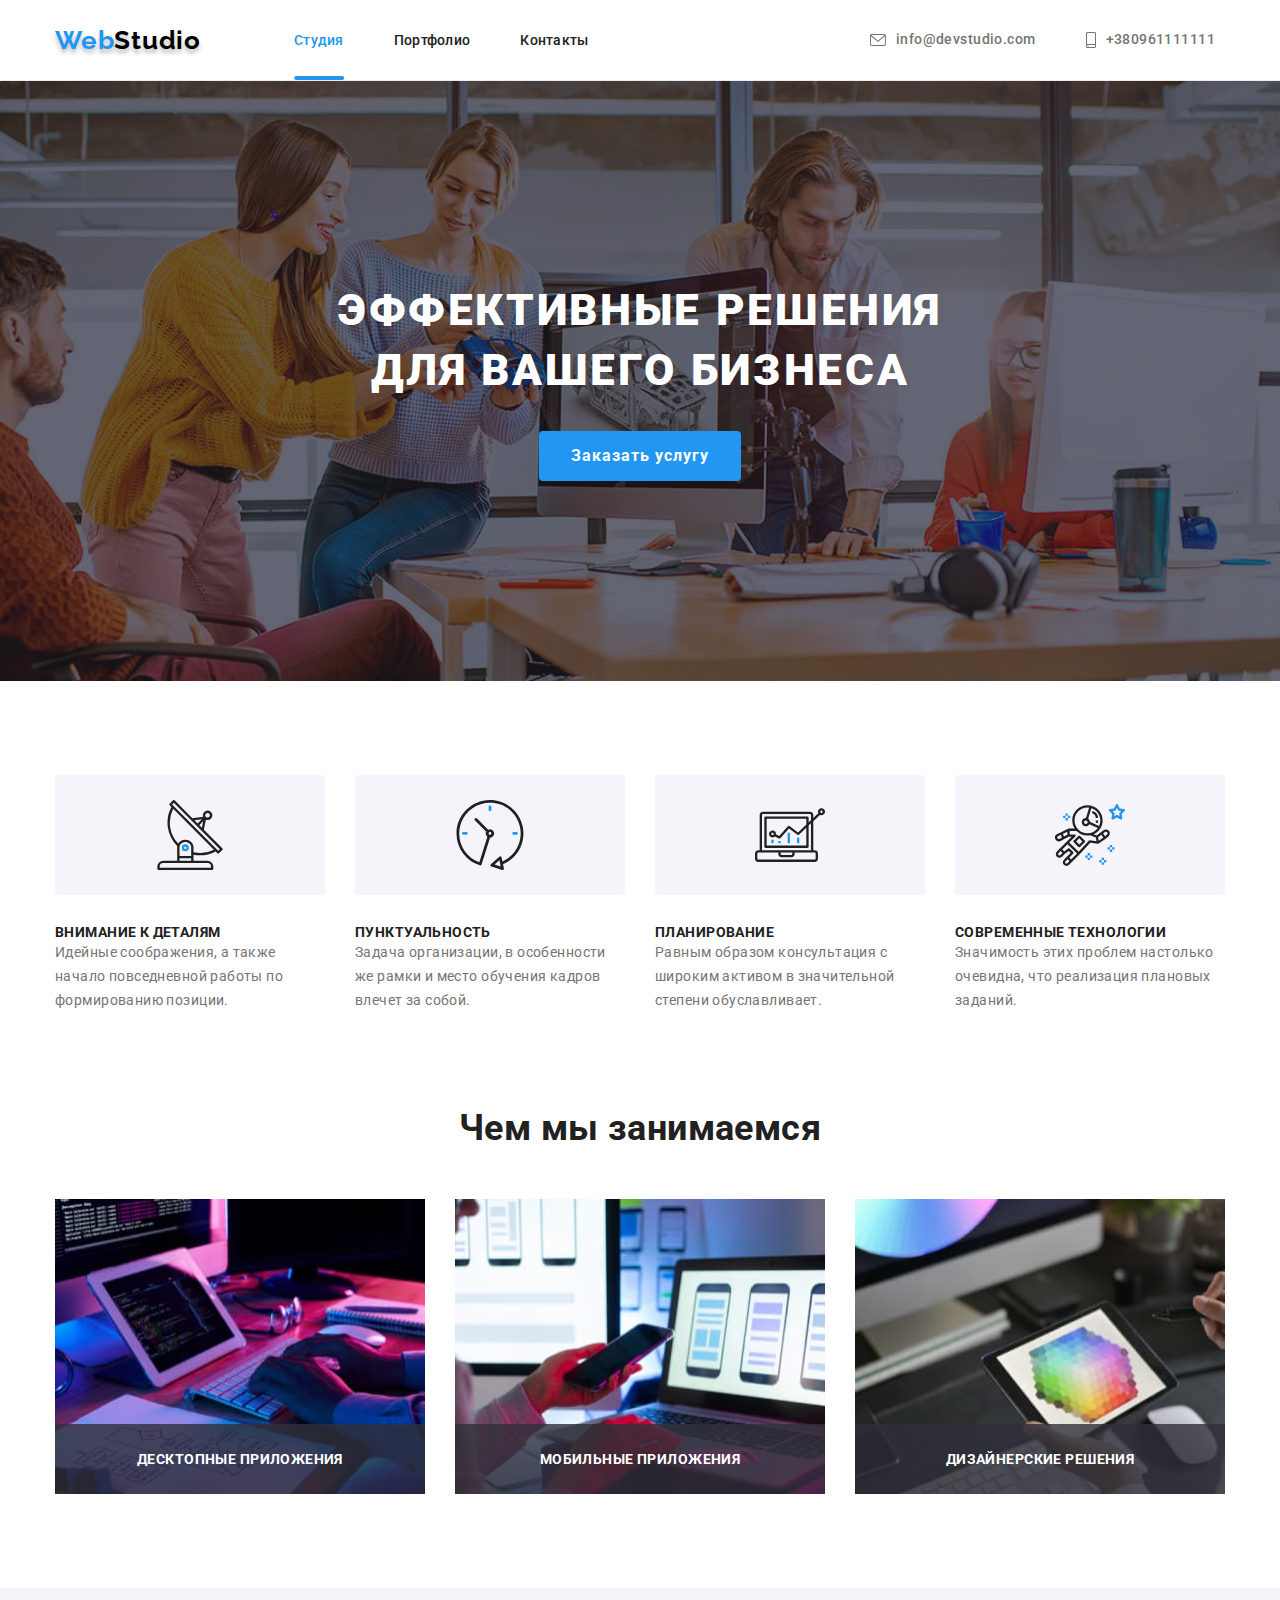
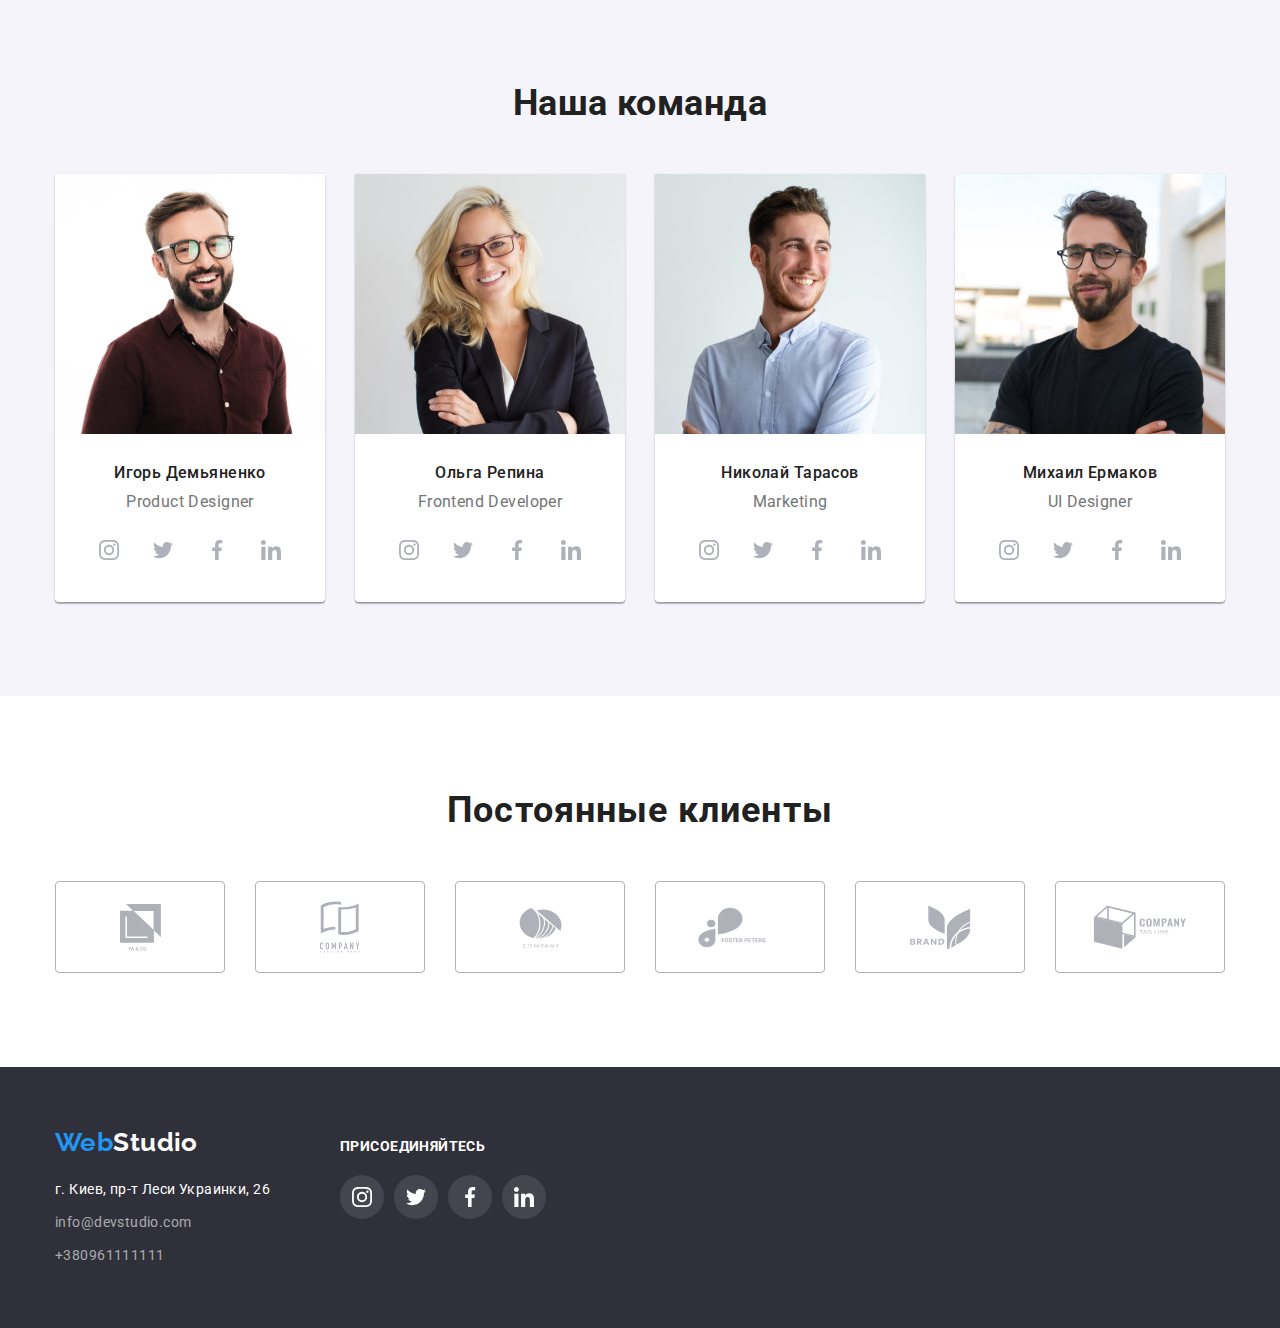
==== index.html @ cac98e42 "Initial commit" ====
<!DOCTYPE html>
<html lang="ru">
  <head>
    <meta charset="UTF-8" />
    <meta http-equiv="X-UA-Compatible" content="IE=edge" />
    <meta name="viewport" content="width=device-width, initial-scale=1.0" />
    <title>ДЗ3</title>
    <link rel="preconnect" href="https://fonts.googleapis.com" />
    <link rel="preconnect" href="https://fonts.gstatic.com" crossorigin />
    <link
      href="https://fonts.googleapis.com/css2?family=Raleway:wght@700&family=Roboto:wght@400;500;700;900&display=swap"
      rel="stylesheet"
    />
    <link
      rel="stylesheet"
      href="https://cdn.jsdelivr.net/npm/modern-normalize@1.1.0/modern-normalize.min.css"
    />
    <link rel="stylesheet" href="./css/styles.css" />
  </head>
  <body>
    <!-- HEADER -->
    <header class="header">
      <div class="container page-header-container">
        <nav class="main-nav">
          <a href="./index.html" lang="en" class="logotype link"> Web<span>Studio</span> </a>
          <ul class="menu list">
            <li class="menu-item">
              <a class="menu-link link current" href="./index.html">Студия</a>
            </li>
            <li class="menu-item">
              <a class="menu-link link" href="./portfolio.html">Портфолио</a>
            </li>
            <li class="menu-item">
              <a class="menu-link link" href="">Контакты</a>
            </li>
          </ul>
        </nav>
        <ul class="contacts-list">
          <li class="contacts-item list">
            <a class="contacts-link link" href="mailto:info@devstudio.com">
              <svg class="envelope-icon" width="16" height="12">
                <use href="./images/sprite.svg.svg#icon-envelope"></use>
              </svg>
              info@devstudio.com</a
            >
          </li>
          <li class="contacts-item list">
            <a class="contacts-link link" href="tel:+380961111111">
              <svg class="smartphone-icon" width="10" height="16">
                <use href=".//images/sprite.svg.svg#icon-smartphone"></use>
              </svg>
              +380961111111</a
            >
          </li>
        </ul>
      </div>
    </header>

    <!-- MAIN -->
    <main>
      <!--HERO-->
      <section class="hero section">
        <div class="container">
          <h1 class="hero-title">ЭФФЕКТИВНЫЕ РЕШЕНИЯ ДЛЯ ВАШЕГО БИЗНЕСА</h1>
          <button class="model-btn" type="button" data-modal-open>Заказать услугу</button>
        </div>
      </section>

      <!--  advantages -->
      <section class="advantages section">
        <div class="container">
          <h2 class="advantages-main-title">Преимущества компании</h2>

          <ul class="advantages-list">
            <li class="advantages-item list">
              <!-- підкл SVG -->
              <div class="advantages-svg">
                <svg class="icon-section" width="70" height="70">
                  <use href="./images/sprite.svg.svg#icon-antenna"></use>
                </svg>
              </div>
              <h3 class="advantages-title">Внимание к деталям</h3>
              <p class="advantages-text">
                Идейные соображения, а также начало повседневной работы по формированию позиции.
              </p>
            </li>

            <li class="advantages-item list">
              <div class="advantages-svg">
                <svg class="icon-section" width="70" height="70">
                  <use href="./images/sprite.svg.svg#icon-clock"></use>
                </svg>
              </div>
              <h3 class="advantages-title">Пунктуальность</h3>
              <p class="advantages-text">
                Задача организации, в особенности же рамки и место обучения кадров влечет за собой.
              </p>
            </li>

            <li class="advantages-item list">
              <div class="advantages-svg">
                <svg class="icon-section" width="70" height="70">
                  <use href="./images/sprite.svg.svg#icon-diagram"></use>
                </svg>
              </div>
              <h3 class="advantages-title">Планирование</h3>
              <p class="advantages-text">
                Равным образом консультация с широким активом в значительной степени обуславливает.
              </p>
            </li>

            <li class="advantages-item list">
              <div class="advantages-svg">
                <svg class="icon-section" width="70" height="70">
                  <use href="./images/sprite.svg.svg#icon-astronaut"></use>
                </svg>
              </div>
              <h3 class="advantages-title">Современные технологии</h3>
              <p class="advantages-text">
                Значимость этих проблем настолько очевидна, что реализация плановых заданий.
              </p>
            </li>
          </ul>
        </div>
      </section>

      <!-- ABOUT -->
      <section class="about section">
        <div class="container">
          <h2 class="section-title-about">Чем мы занимаемся</h2>
          <ul class="about-list">
            <li class="about-item list">
              <div class="overlay-about">
                <img
                  src="./images/img2.jpg"
                  alt="разработка новых приложений"
                  width="370"
                  height="295"
                />
                <p class="about-ovarlay-text">Десктопные приложения</p>
              </div>
            </li>

            <li class="about-item list">
              <div class="overlay-about">
                <img src="./images/img3.jpg" alt="оформление" width="370" height="295" />
                <p class="about-ovarlay-text">Мобильные приложения</p>
              </div>
            </li>
            <li class="about-item list">
              <div class="overlay-about">
                <img src="./images/img1.jpg" alt="дизайн" width="370" height="295" />
                <p class="about-ovarlay-text">Дизайнерские решения</p>
              </div>
            </li>
          </ul>
        </div>
      </section>

      <!-- EMPLOYEES -->
      <section class="employees section">
        <div class="container">
          <h2 class="section-title">Наша команда</h2>
          <ul class="employees-list">
            <li class="employees-item list border">
              <img src="./images/team1.jpg" alt="Сотрудник компании" width="270" height="260" />
              <h3 class="employees-secondary-title">Игорь Демьяненко</h3>
              <p class="employees-text" lang="en">Product Designer</p>
              <ul class="social-list list">
                <li class="social-item">
                  <a href="" class="social-link">
                    <svg class="social-icon" width="20" height="20">
                      <use href="./images/sprite.svg.svg#icon-instagram"></use>
                    </svg>
                  </a>
                </li>
                <li class="social-item">
                  <a href="" class="social-link">
                    <svg class="social-icon" width="20" height="20">
                      <use href="./images/sprite.svg.svg#icon-twitter"></use>
                    </svg>
                  </a>
                </li>
                <li class="social-item">
                  <a href="" class="social-link">
                    <svg class="social-icon" width="20" height="20">
                      <use href="./images/sprite.svg.svg#icon-facebook"></use>
                    </svg>
                  </a>
                </li>
                <li class="social-item">
                  <a href="" class="social-link">
                    <svg class="social-icon" width="20" height="20">
                      <use href="./images/sprite.svg.svg#icon-linkedin"></use>
                    </svg>
                  </a>
                </li>
              </ul>
            </li>
            <li class="employees-item list border">
              <img src="./images/team2.jpg" alt="Сотрудник компании" width="270" height="260" />
              <h3 class="employees-secondary-title">Ольга Репина</h3>
              <p class="employees-text" lang="en">Frontend Developer</p>
              <ul class="social-list list">
                <li class="social-item">
                  <a href="" class="social-link">
                    <svg class="social-icon" width="20" height="20">
                      <use href="./images/sprite.svg.svg#icon-instagram"></use>
                    </svg>
                  </a>
                </li>
                <li class="social-item">
                  <a href="" class="social-link">
                    <svg class="social-icon" width="20" height="20">
                      <use href="./images/sprite.svg.svg#icon-twitter"></use>
                    </svg>
                  </a>
                </li>
                <li class="social-item">
                  <a href="" class="social-link">
                    <svg class="social-icon" width="20" height="20">
                      <use href="./images/sprite.svg.svg#icon-facebook"></use>
                    </svg>
                  </a>
                </li>
                <li class="social-item">
                  <a href="" class="social-link">
                    <svg class="social-icon" width="20" height="20">
                      <use href="./images/sprite.svg.svg#icon-linkedin"></use>
                    </svg>
                  </a>
                </li>
              </ul>
            </li>
            <li class="employees-item list border">
              <img src="./images/team3.jpg" alt="Сотрудник компании" width="270" height="260" />
              <h3 class="employees-secondary-title">Николай Тарасов</h3>
              <p class="employees-text" lang="en">Marketing</p>
              <ul class="social-list list">
                <li class="social-item">
                  <a href="" class="social-link">
                    <svg class="social-icon" width="20" height="20">
                      <use href="./images/sprite.svg.svg#icon-instagram"></use>
                    </svg>
                  </a>
                </li>
                <li class="social-item">
                  <a href="" class="social-link">
                    <svg class="social-icon" width="20" height="20">
                      <use href="./images/sprite.svg.svg#icon-twitter"></use>
                    </svg>
                  </a>
                </li>
                <li class="social-item">
                  <a href="" class="social-link">
                    <svg class="social-icon" width="20" height="20">
                      <use href="./images/sprite.svg.svg#icon-facebook"></use>
                    </svg>
                  </a>
                </li>
                <li class="social-item">
                  <a href="" class="social-link">
                    <svg class="social-icon" width="20" height="20">
                      <use href="./images/sprite.svg.svg#icon-linkedin"></use>
                    </svg>
                  </a>
                </li>
              </ul>
            </li>
            <li class="employees-item list border">
              <img src="./images/team4.jpg" alt="Сотрудник компании" width="270" height="260" />
              <h3 class="employees-secondary-title">Михаил Ермаков</h3>
              <p class="employees-text" lang="en">UI Designer</p>
              <ul class="social-list list">
                <li class="social-item">
                  <a href="" class="social-link">
                    <svg class="social-icon" width="20" height="20">
                      <use href="./images/sprite.svg.svg#icon-instagram"></use>
                    </svg>
                  </a>
                </li>
                <li class="social-item">
                  <a href="" class="social-link">
                    <svg class="social-icon" width="20" height="20">
                      <use href="./images/sprite.svg.svg#icon-twitter"></use>
                    </svg>
                  </a>
                </li>
                <li class="social-item">
                  <a href="" class="social-link">
                    <svg class="social-icon" width="20" height="20">
                      <use href="./images/sprite.svg.svg#icon-facebook"></use>
                    </svg>
                  </a>
                </li>
                <li class="social-item">
                  <a href="" class="social-link">
                    <svg class="social-icon" width="20" height="20">
                      <use href="./images/sprite.svg.svg#icon-linkedin"></use>
                    </svg>
                  </a>
                </li>
              </ul>
            </li>
          </ul>
        </div>
      </section>

      <!-- customers -->
      <section class="customers section">
        <div class="container">
          <h2 class="customers-title">Постоянные клиенты</h2>
          <ul class="customers-list list">
            <li class="customers-item">
              <a href="" class="customers-link">
                <svg class="customers-icon" width="41" height="47">
                  <use href="./images/sprite.svg.svg#icon-group"></use>
                </svg>
              </a>
            </li>
            <li class="customers-item">
              <a href="" class="customers-link">
                <svg class="customers-icon" width="40" height="52">
                  <use href="./images/sprite.svg.svg#icon-group-1"></use>
                </svg>
              </a>
            </li>
            <li class="customers-item">
              <a href="" class="customers-link">
                <svg class="customers-icon" width="43" height="41">
                  <use href="./images/sprite.svg.svg#icon-group-2"></use>
                </svg>
              </a>
            </li>
            <li class="customers-item">
              <a href="" class="customers-link">
                <svg class="customers-icon" width="84" height="41">
                  <use href="./images/sprite.svg.svg#icon-group-3"></use>
                </svg>
              </a>
            </li>
            <li class="customers-item">
              <a href="" class="customers-link">
                <svg class="customers-icon" width="63" height="45">
                  <use href="./images/sprite.svg.svg#icon-group-4"></use>
                </svg>
              </a>
            </li>
            <li class="customers-item">
              <a href="" class="customers-link">
                <svg class="customers-icon" width="94" height="44">
                  <use href="./images/sprite.svg.svg#icon-group-5"></use>
                </svg>
              </a>
            </li>
          </ul>
        </div>
      </section>
    </main>

    <!-- footer -->
    <footer class="footer">
      <div class="container footer-nav">
        <div>
          <a class="footer-logo link" href="./index.html" lang="en">Web<span>Studio</span></a>
          <address class="address">
            <ul class="footer-list">
              <li class="footer-item list">
                <a
                  class="footer-link-map link"
                  href="https://goo.gl/maps/3SvgbaE1MrVSddgA9"
                  target="_blank"
                  >г. Киев, пр-т Леси Украинки, 26</a
                >
              </li>
              <li class="footer-item list">
                <a class="footer-link link" href="mailto:info@devstudio.com">info@devstudio.com</a>
              </li>
              <li class="footer-item list">
                <a class="footer-link link" href="tel:+380961111111">+380961111111</a>
              </li>
            </ul>
          </address>
        </div>

        <div class="media-footer">
          <h3 class="join-title">присоединяйтесь</h3>
          <ul class="join-list list">
            <li class="join-item">
              <a href="" class="join-link">
                <svg class="join-icon" width="20" height="20">
                  <use href="./images/sprite.svg.svg#icon-instagram"></use>
                </svg>
              </a>
            </li>
            <li class="join-item">
              <a href="" class="join-link">
                <svg class="join-icon" width="20" height="20">
                  <use href="./images/sprite.svg.svg#icon-twitter"></use>
                </svg>
              </a>
            </li>
            <li class="join-item">
              <a href="" class="join-link">
                <svg class="join-icon" width="20" height="20">
                  <use href="./images/sprite.svg.svg#icon-facebook"></use>
                </svg>
              </a>
            </li>
            <li class="join-item">
              <a href="" class="join-link">
                <svg class="join-icon" width="20" height="20">
                  <use href="./images/sprite.svg.svg#icon-linkedin"></use>
                </svg>
              </a>
            </li>
          </ul>
        </div>
      </div>
    </footer>

    <!-- MODAL WINDOW -->
    <div class="backdrop is-hidden" data-modal>
      <div class="modal">
        <button type="button" class="modal-close-btn" data-modal-close>
          <svg class="modal-close-btn-icon" width="18" height="18">
            <use href="./images/sprite.svg.svg#icon-close-btn"></use>
          </svg>
        </button>
      </div>
    </div>
    <script src="./js/modal.js"></script>
  </body>
</html>
---- css/styles.css ----
:root {
  --primary-page-font: 'Roboto', sans-serif;
  --secondary-page-font: 'Raleway', sans-serif;
  --primary-page-color: #212121;
  --secondary-page-color: #757575;
  --accent-page-color: #2196f3;
  --secondary-accent-page-color: #fff;
  --trans-accent: 250ms cubic-bezier(0.4, 0, 0.2, 1);
}
h1,
h2,
h3,
h4,
p {
  margin-top: 0;
  margin-bottom: 0;
}

ul,
ol {
  margin-top: 0;
  margin-bottom: 0;
  padding-left: 0;
}

img {
  display: block;
}

.container {
  width: 1200px;
  margin: 0 auto;
  padding: 0 15px;
}

.section {
  padding-top: 94px;
  padding-bottom: 94px;
}

/* ================COMPONENTS================ */
body {
  font-family: var(--primary-page-font);
  font-size: 14px;
  letter-spacing: 0.03em;
  background-color: var(--secondary-accent-page-color);
}

.list {
  list-style: none;
}

.link {
  text-decoration: none;
}
/* ================HEADER================ */
.header {
  /* padding: 24px 0; */
  border-bottom: 1px solid #ececec;
}
.page-header-container {
  display: flex;
  align-items: center;
}

.logotype {
  margin-right: 93px;

  font-family: var(--secondary-page-font);
  font-weight: 700;
  font-size: 26px;
  line-height: 1.19;
  letter-spacing: 0.03em;

  color: var(--accent-page-color);

  text-shadow: 0px 4px 4px rgba(0, 0, 0, 0.25);
}
span {
  color: #000;
}

.main-nav {
  display: flex;
  align-items: center;
}

.menu {
  display: flex;
  align-items: center;
}
.menu-item:not(:last-child) {
  margin-right: 50px;
}

.menu-item {
  position: relative;
  padding: 32px 0;
}

.contacts-list {
  display: flex;
  align-items: center;
  margin-left: auto;
}

.contacts-item:not(:last-child) {
  margin-right: 30px;
}

.menu-link {
  transition: color var(--trans-accent);
  font-weight: 500;
  line-height: 1.15;
  letter-spacing: 0.02em;

  color: var(--primary-page-color);
}

.menu-link:hover,
.menu-link:focus {
  color: var(--accent-page-color);
}

.menu-link.link.current {
  color: var(--accent-page-color);
}

.menu-link.link.current::before {
  content: '';
  position: absolute;
  display: block;
  transform: translateX(-50%);

  width: 100%;
  height: 4px;

  bottom: 0;
  left: 50%;

  border-radius: 2px;
  background-color: var(--accent-page-color);
}

.contacts-link {
  transition: color var(--trans-accent);

  display: flex;
  align-items: center;
  padding: 10px 10px;

  font-weight: 500;
  line-height: 1.71;
  color: var(--secondary-page-color);
}

.contacts-link:hover,
.contacts-link:focus {
  color: #2196f3;
}

.envelope-icon,
.smartphone-icon {
  margin-right: 10px;
  fill: currentColor;
}

/* ================/HEADER================ */
/* ================HERO================ */

.hero {
  background-image: linear-gradient(rgba(47, 48, 58, 0.4), rgba(47, 48, 58, 0.4)),
    url('../images/bg-hero/Img\ \(3\).jpg');
  background-color: #2f303a;
  background-size: cover;
  background-position: center;
  background-repeat: no-repeat;

  max-width: 1600px;
  text-align: center;
  padding-top: 200px;
  padding-bottom: 200px;
  margin: 0 auto;
}

.hero-title {
  width: 696px;
  margin-bottom: 30px;
  margin-left: auto;
  margin-right: auto;

  font-weight: 900;
  font-size: 44px;
  line-height: 1.36;
  text-align: center;
  letter-spacing: 0.06em;
  text-transform: uppercase;
  color: var(--secondary-accent-page-color);
}
.model-btn {
  transition: background var(--trans-accent), box-shadow var(--trans-accent);
  border: none;
  border-radius: 4px;
  padding: 10px 32px;

  font-family: inherit;
  background: #2196f3;
  font-weight: 700;
  font-size: 16px;
  line-height: 1.88;
  letter-spacing: 0.06em;
  cursor: pointer;
  color: var(--secondary-accent-page-color);
}
.model-btn:hover,
.model-btn:focus {
  background: #188ce8;
  box-shadow: 0px 4px 4px rgba(0, 0, 0, 0.15);
  border-radius: 4px;
}
/* ================/HERO================ */
/* ================ADVANTEGES================ */

/* сховав заголовок */
.advantages-main-title {
  position: absolute;
  width: 1px;
  height: 1px;
  margin: -1px;
  border: 0;
  padding: 0;
  white-space: nowrap;
  clip-path: inset(100%);
  clip: rect(0 0 0 0);
  overflow: hidden;
}

.advantages-title {
  font-size: 14px;
  line-height: 1.14;
  text-transform: uppercase;
  color: var(--primary-page-color);
}
.advantages-list {
  /* background-color: #188CE8; */
  display: flex;
  justify-content: space-between;
}

.advantages-item {
  width: 270px;
}

.advantages-text {
  font-family: var(--primary-page-font);
  font-size: 14px;
  line-height: 1.71;

  letter-spacing: 0.03em;
  color: var(--secondary-page-color);
}

.advantages-svg {
  display: flex;
  justify-content: center;
  align-items: center;
  height: 120px;
  background: #f5f4fa;
  border-radius: 4px;
  margin-bottom: 30px;
}

/* ================/ADVANTEGES================ */
/* ================ABOUT================ */

.about {
  padding-top: 0px;
  padding-bottom: 94px;
}
.about-list {
  display: flex;
  justify-content: space-between;
}

.section-title-about {
  margin-bottom: 50px;
  font-size: 36px;
  line-height: 1.17;
  text-align: center;
  color: var(--primary-page-color);
}

.overlay-about {
  position: relative;
}

.about-ovarlay-text {
  position: absolute;
  width: 100%;
  transform: translate(0, -70px);

  padding: 27px 0;
  font-weight: 700;
  font-size: 14px;
  line-height: 16px;
  text-align: center;
  letter-spacing: 0.03em;
  text-transform: uppercase;
  color: var(--secondary-accent-page-color);

  background-color: rgba(47, 48, 58, 0.8);
}

/* ================/ABOUT================ */
/* ================EMPLOYEES================ */
.employees {
  background-color: #f5f4fa;
}

.section-title {
  /* padding-top: 94px; */
  margin-bottom: 50px;
  font-size: 36px;
  line-height: 1.17;
  text-align: center;
  color: var(--primary-page-color);
}

.employees-list {
  display: flex;
  flex-wrap: wrap;
}

.employees-item:not(:nth-child(4n)) {
  margin-right: 30px;
}

/* рамка для працівників */
.border {
  background: #ffffff;
  /* material shadow v1 */

  box-shadow: 0px 1px 3px rgba(0, 0, 0, 0.12), 0px 1px 1px rgba(0, 0, 0, 0.14),
    0px 2px 1px rgba(0, 0, 0, 0.2);
  border-radius: 0px 0px 4px 4px;
}

.employees-secondary-title {
  padding-top: 30px;
  margin-bottom: 10px;

  font-weight: 500;
  font-size: 16px;
  line-height: 1.18;
  text-align: center;
  color: var(--primary-page-color);
}

.employees-text {
  margin-bottom: 16px;

  font-size: 16px;
  line-height: 1.18;
  text-align: center;
  color: var(--secondary-page-color);
}
.social-list {
  display: flex;
  justify-content: center;
  align-items: center;
  gap: 10px;
  padding-bottom: 30px;
}

.social-link {
  fill: #afb1b8;
  display: flex;
  justify-content: center;
  align-items: center;
  width: 44px;
  height: 44px;
  border-radius: 50%;

  transition: background-color var(--trans-accent), fill var(--trans-accent);
}

.social-link:hover,
.social-link:focus {
  background-color: #2196f3;
  fill: #fff;
}

/* ================/EMPLOYEES================ */

/* =============customers========= */

.customers-title {
  margin-bottom: 50px;

  font-size: 36px;
  line-height: 1.16;
  text-align: center;
  letter-spacing: 0.03em;

  color: var(--primary-page-color);
}

.customers-list {
  display: flex;
  gap: 30px;
}

.customers-link {
  display: flex;
  width: 100%;
  height: 100%;
  fill: #afb1b8;
  justify-content: center;
  align-items: center;

  border: 1px solid #afb1b8;
  border-radius: 4px;

  transition: fill var(--trans-accent), border-color var(--trans-accent);
}
.customers-item {
  width: 170px;
  height: 92px;
}
.customers-link:focus,
.customers-link:hover {
  border-color: var(--accent-page-color);
  fill: #2196f3;
}

/* ============= /customers========= */

/* =======MAIN PAGE PORTFOLIO ======== */

/* СХОВАНИЙ ЗАГОЛОВОК  */
.btn-title {
  position: absolute;
  width: 1px;
  height: 1px;
  margin: -1px;
  border: 0;
  padding: 0;
  white-space: nowrap;
  clip-path: inset(100%);
  clip: rect(0 0 0 0);
  overflow: hidden;
}

.btn-list {
  display: flex;
  justify-content: center;
  margin-bottom: 50px;
}

.btn-item:not(:last-child) {
  margin-right: 8px;
}

.page-btn {
  padding: 6px 22px;
  font-family: inherit;
  font-weight: 500;
  font-size: 16px;
  line-height: 1.62;
  text-align: center;
  background: #f5f4fa;
  border-radius: 4px;
  border: 0cm;

  transition: color var(--trans-accent), background var(--trans-accent),
    box-shadow var(--trans-accent);
}
.page-btn.current {
  background-color: var(--accent-page-color);
  color: var(--secondary-accent-page-color);
}
.page-btn:hover,
.page-btn:focus {
  color: var(--secondary-accent-page-color);
  background: #2196f3;

  box-shadow: 0px 3px 1px rgba(0, 0, 0, 0.1), 0px 1px 2px rgba(0, 0, 0, 0.08),
    0px 2px 2px rgba(0, 0, 0, 0.12);
  border-radius: 4px;
  cursor: pointer;
}

.div-container {
  border: 1px solid #eeeeee;
  padding-top: 20px;
  padding-bottom: 20px;
  padding-left: 24px;
  padding-right: 24px;
}

.about-portfolio-list {
  display: flex;
  flex-wrap: wrap;
  gap: 30px;
}

.about-portfolio-item {
  width: 370px;
  background: #ffffff;
}
.about-rotfolio-link {
  display: block;
  transition: box-shadow var(--trans-accent);
}

.about-rotfolio-link:hover,
.about-rotfolio-link:focus {
  box-shadow: 0px 1px 1px rgba(0, 0, 0, 0.12), 0px 4px 4px rgba(0, 0, 0, 0.06),
    1px 4px 6px rgba(0, 0, 0, 0.16);
}
.portfolio-title {
  font-size: 18px;
  line-height: 2;
  letter-spacing: 0.06em;

  color: var(--primary-page-color);
}

.portfolio-text {
  font-size: 16px;
  line-height: 1.88;

  color: var(--secondary-page-color);
}

.list-developments {
  position: relative;
  overflow: hidden;
}

.overlay-portfolio {
  top: 0;
  left: 0;
  position: absolute;
  width: 100%;
  height: 100%;
  padding: 63px 24px;
  transform: translate(0, 100%);
  transition: transform 250ms cubic-bezier(0.4, 0, 0.2, 1);

  font-size: 18px;
  line-height: 1.56;
  letter-spacing: 0.03em;
  color: var(--secondary-accent-page-color);

  background-color: rgba(33, 150, 243, 0.9);
}

.about-rotfolio-link:hover .overlay-portfolio,
.about-rotfolio-link:focus .overlay-portfolio {
  transform: translate(0, 0);
}
/* =======/MAIN PAGE PORTFOLIO ======== */

/* ================/FOOTER============= */

.footer-nav {
  display: flex;
  align-items: baseline;
}

.footer {
  padding-top: 60px;
  padding-bottom: 60px;
  background-color: #2f303a;
}

.footer-logo span {
  color: #fff;
}

.join-list {
  gap: 10px;
}

.address {
  margin-top: 20px;
  font-style: normal;
}
.footer-logo {
  font-family: var(--secondary-page-font);
  font-weight: 700;
  font-size: 26px;
  line-height: 1.19;
  color: var(--accent-page-color);
}

.footer-item:not(:last-child) {
  margin-bottom: 9px;
}

.footer-link-map {
  font-weight: 400;
  line-height: 1.71;

  color: var(--secondary-accent-page-color);
}

.footer-link {
  font-weight: 400;
  line-height: 1.71;

  color: rgba(255, 255, 255, 0.6);

  transition: color var(--trans-accent);
}

.footer-link:focus,
.footer-link:hover {
  color: var(--accent-page-color);
}

.media-footer {
  margin-left: 70px;
}
.join-list {
  display: flex;
  align-items: center;
  justify-content: center;
}
.join-title {
  margin-bottom: 20px;
  font-size: 14px;
  line-height: 1.14;
  letter-spacing: 0.03em;
  text-transform: uppercase;

  color: var(--secondary-accent-page-color);
}

.join-link {
  display: flex;
  align-items: center;
  justify-content: center;
  width: 44px;
  height: 44px;
  border-radius: 50%;
  background-color: rgba(255, 255, 255, 0.1);
  fill: #fff;

  transition: background-color var(--trans-accent);
}

.join-link:hover,
.join-link:focus {
  background-color: var(--accent-page-color);
  border-radius: 50%;
}

/* ================/FOOTER================ */
/* ========MODAL WINDOW====== */
.backdrop {
  position: fixed;
  z-index: 100;
  left: 0;
  top: 0;
  width: 100%;
  height: 100%;
  background: rgba(0, 0, 0, 0.2);

  transition: opacity var(--trans-accent), visibility var(--trans-accent);
}

.backdrop.is-hidden {
  opacity: 0;
  visibility: hidden;
  pointer-events: none;
}

.modal {
  position: absolute;
  top: 50%;
  left: 50%;
  transform: translate(-50%, -50%);
  width: 528px;
  height: 581px;

  background: #ffffff;
  box-shadow: 0px 1px 3px rgba(0, 0, 0, 0.12), 0px 1px 1px rgba(0, 0, 0, 0.14),
    0px 2px 1px rgba(0, 0, 0, 0.2);
  border-radius: 4px;
}

.modal-close-btn {
  position: absolute;
  top: 8px;
  right: 8px;

  display: flex;
  justify-content: center;
  align-items: center;

  width: 30px;
  height: 30px;
  padding: 0;
  background: #ffffff;
  border: 1px solid rgba(0, 0, 0, 0.1);
  border-radius: 50%;
  cursor: pointer;
}

.modal-close-btn-icon {
  transition: fill var(--trans-accent);
}

.modal-close-btn-icon:focus,
.modal-close-btn-icon:hover {
  fill: var(--accent-page-color);
  background-color: #fff;
}

/* ======== /MODAL WINDOW====== */
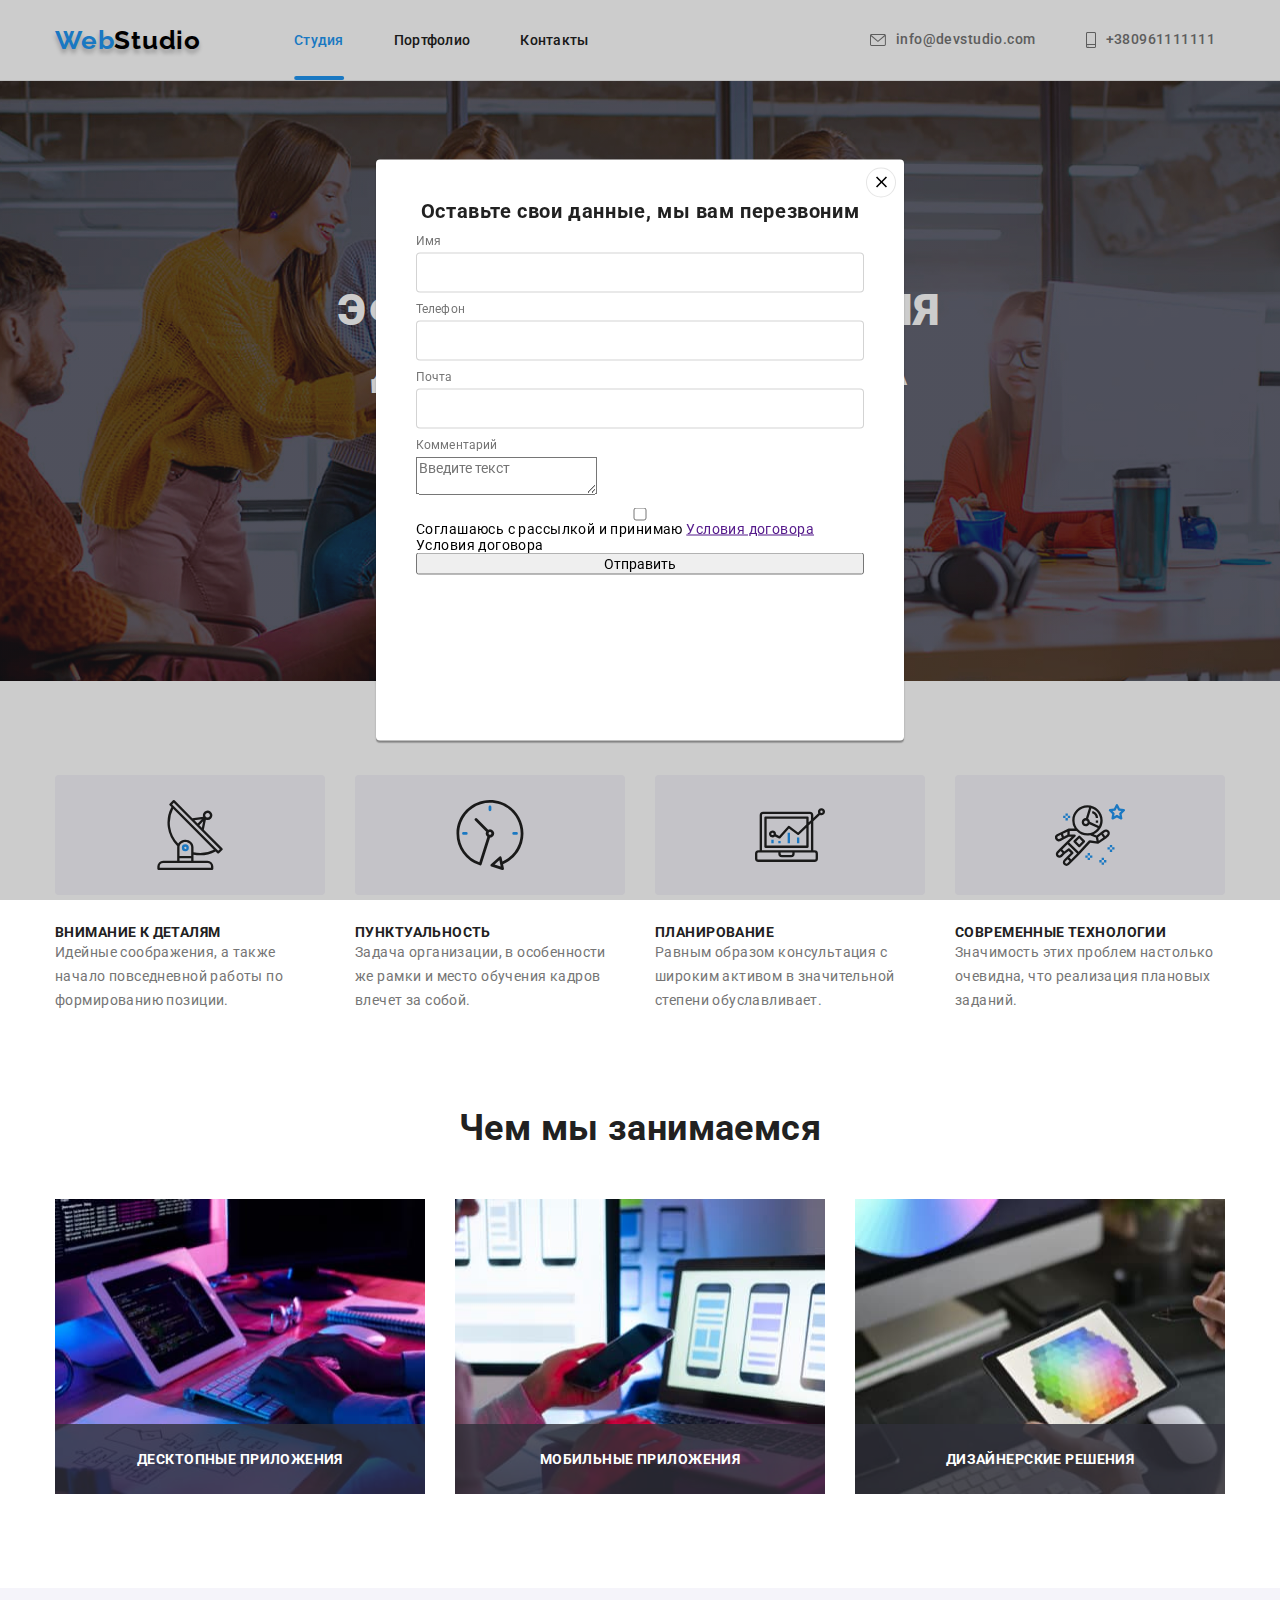
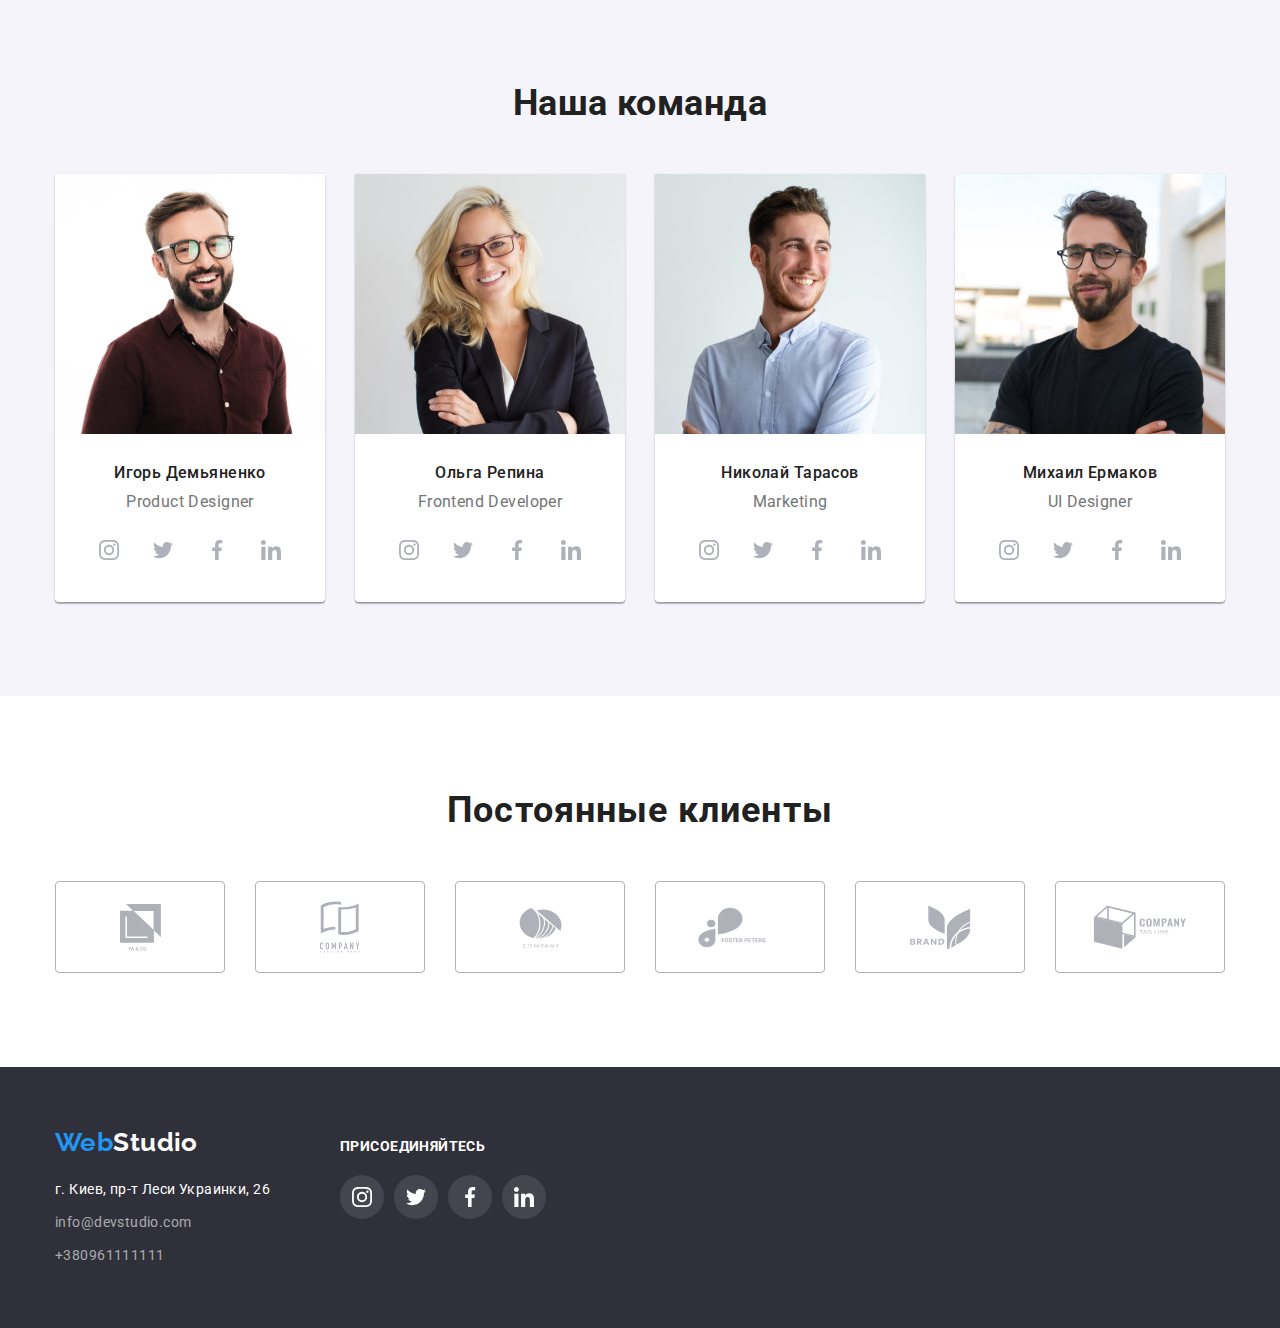
==== commit e07553e8: "add form" ====
--- a/index.html
+++ b/index.html
@@ -420,13 +420,71 @@
     </footer>
 
     <!-- MODAL WINDOW -->
-    <div class="backdrop is-hidden" data-modal>
+    <div class="backdrop" data-modal>
       <div class="modal">
         <button type="button" class="modal-close-btn" data-modal-close>
           <svg class="modal-close-btn-icon" width="18" height="18">
             <use href="./images/sprite.svg.svg#icon-close-btn"></use>
           </svg>
         </button>
+        <!-- MODAL FORM  -->
+        <form class="modal-form">
+          <p class="modal-form-text">Оставьте свои данные, мы вам перезвоним</p>
+          <label class="modal-form-field">
+            <span class="modal-form-input-desc">Имя</span>
+            <span class="modal-form-input-wrapper">
+              <input
+                class="modal-form-input"
+                name="user_name"
+                type="text"
+                required
+                pattern="^[a-zA-Zа-яА-я]+$"
+              />
+              <svg class="icon-form" width="18" height="18">
+                <use href="./images/sprite.svg.svg#icon-person-form"></use>
+              </svg>
+            </span>
+          </label>
+          <label class="modal-form-field">
+            <span class="modal-form-input-desc">Телефон</span>
+            <span class="modal-form-input-wrapper">
+              <input
+                class="modal-form-input"
+                name="user_phone_number"
+                type="tel"
+                required
+                pattern="[0-9]{3}-[0-9]{3}-[0-9]{2}-[0-9]{2}"
+                title="xxx-xxx-xx-xx"
+              />
+              <svg class="icon-form" width="18" height="18">
+                <use href="./images/sprite.svg.svg#icon-phone-form"></use>
+              </svg>
+            </span>
+          </label>
+          <label class="modal-form-field">
+            <span class="modal-form-input-desc">Почта</span>
+            <span class="modal-form-input-wrapper">
+              <input class="modal-form-input" name="user_email" type="email" required />
+              <svg class="icon-form" width="18" height="18">
+                <use href="./images/sprite.svg.svg#icon-email-form"></use>
+              </svg>
+            </span>
+          </label>
+          <label class="modal-form-field">
+            <span class="modal-form-input-desc">Комментарий</span>
+            <textarea
+              class="modal-form-message"
+              name="user-message"
+              placeholder="Введите текст"
+            ></textarea>
+          </label>
+          <input id="user_policy" type="checkbox" name="user_policy" class="modal-form-check" />
+          <label for="user_policy"
+            >Соглашаюсь с рассылкой и принимаю <a href="">Условия договора</a> Условия
+            договора</label
+          >
+          <button type="submit" class="modal-form-btn">Отправить</button>
+        </form>
       </div>
     </div>
     <script src="./js/modal.js"></script>
--- a/css/styles.css
+++ b/css/styles.css
@@ -685,6 +685,8 @@
   width: 528px;
   height: 581px;
 
+  padding: 40px;
+
   background: #ffffff;
   box-shadow: 0px 1px 3px rgba(0, 0, 0, 0.12), 0px 1px 1px rgba(0, 0, 0, 0.14),
     0px 2px 1px rgba(0, 0, 0, 0.2);
@@ -720,3 +722,57 @@
 }
 
 /* ======== /MODAL WINDOW====== */
+/* ======== MODAL FORM====== */
+.modal-form {
+  display: flex;
+  flex-direction: column;
+}
+
+.modal-form-text {
+  margin-bottom: 12px;
+
+  font-weight: 700;
+  font-size: 20px;
+  line-height: 23px;
+  text-align: center;
+  letter-spacing: 0.03em;
+
+  color: var(--primary-page-color);
+}
+
+.modal-form-field {
+  margin-bottom: 10px;
+}
+
+.modal-form-input-desc {
+  display: block;
+  margin-bottom: 4px;
+
+  font-size: 12px;
+  line-height: 1.16;
+  letter-spacing: 0.01em;
+  color: var(--secondary-page-color);
+}
+
+.modal-form-input-wrapper {
+  display: block;
+  position: relative;
+}
+
+.modal-form-input {
+  display: block;
+  padding-left: 42px;
+  padding-top: 12px;
+  padding-bottom: 12px;
+
+  width: 100%;
+  height: 40px;
+  border: 1px solid rgba(33, 33, 33, 0.2);
+  border-radius: 4px;
+}
+
+.icon-form {
+  transform: translate(-435px, 10px);
+  position: absolute;
+}
+/* ======== /MODAL FORM====== */
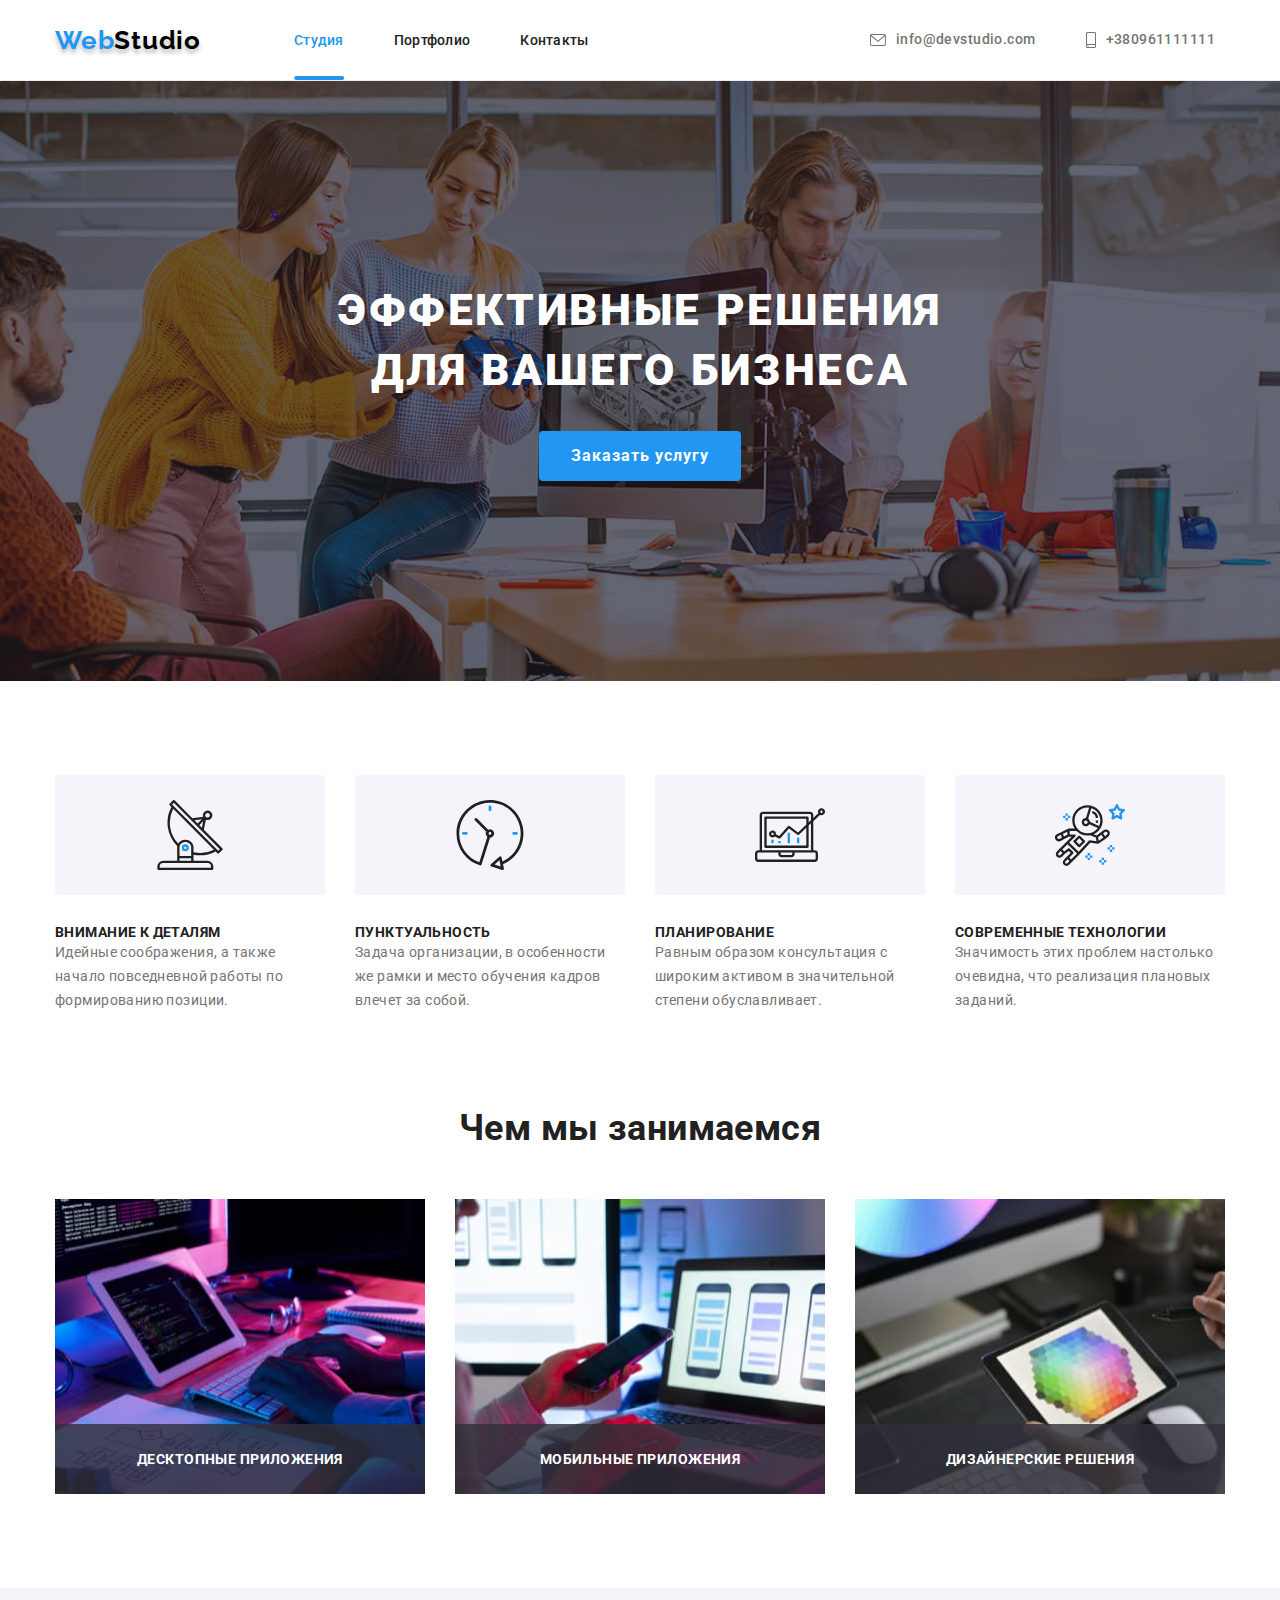
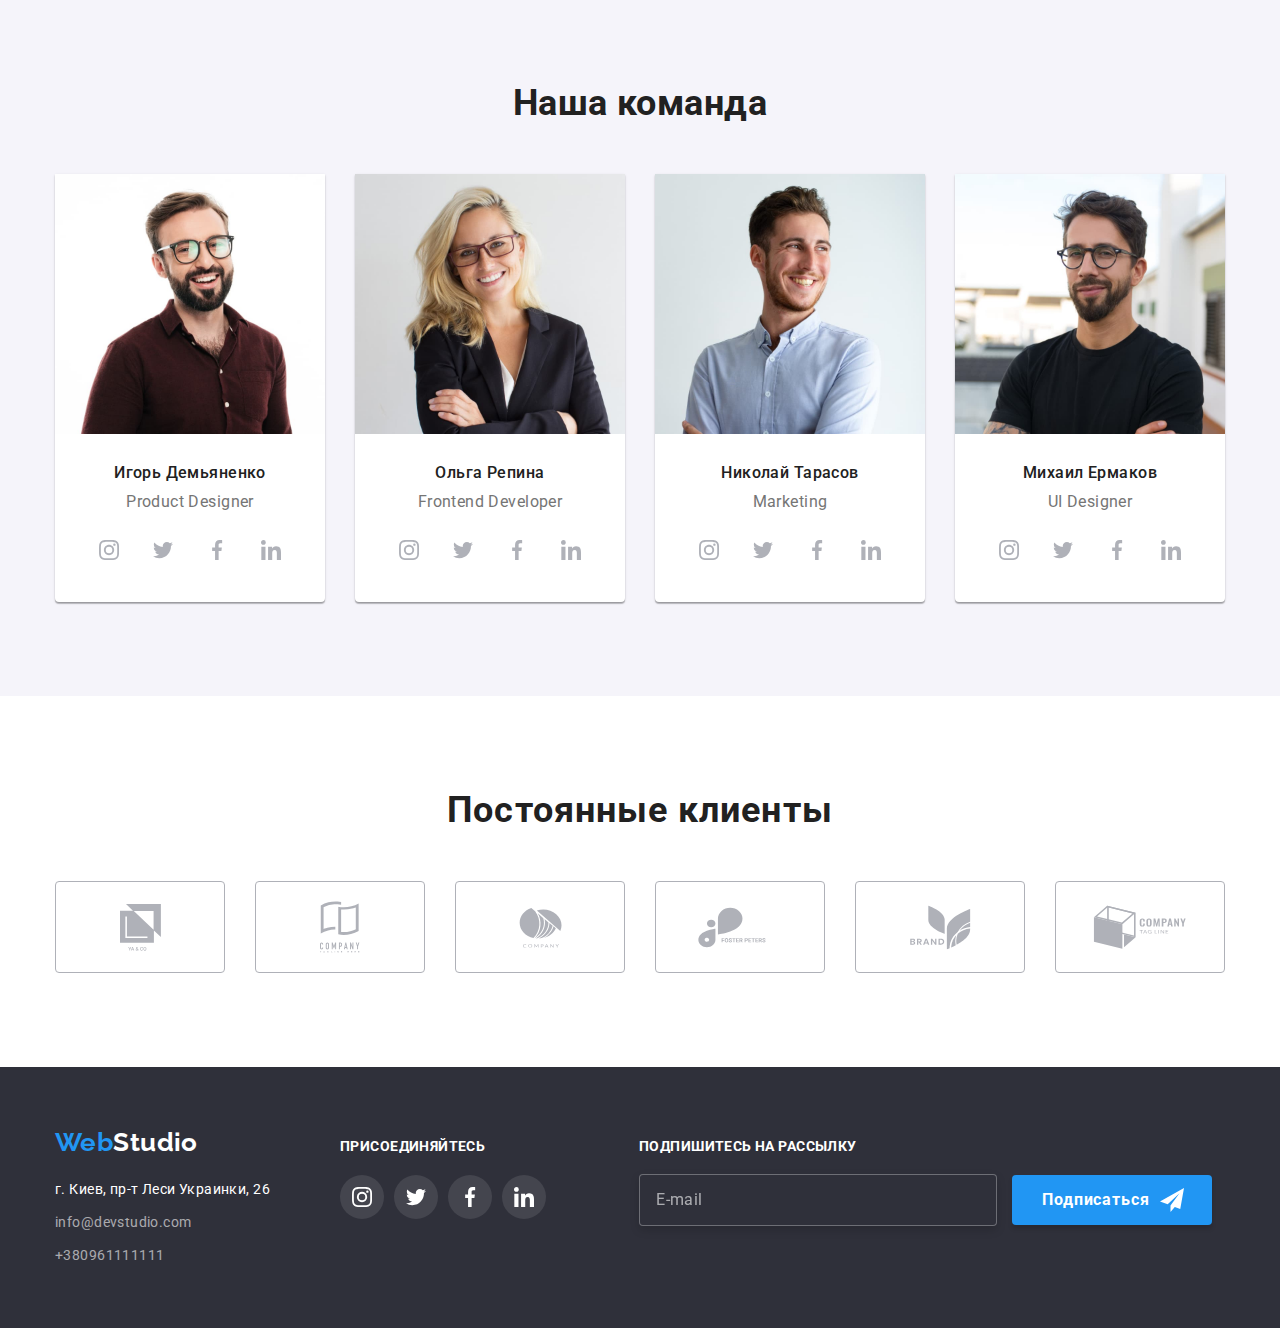
==== commit ab7cedf8: "add footer form" ====
--- a/index.html
+++ b/index.html
@@ -416,11 +416,26 @@
             </li>
           </ul>
         </div>
+        <form class="email-form-footer">
+          <p class="social-form-text">Подпишитесь на рассылку</p>
+          <input
+            class="inform-user-email"
+            type="email"
+            name="user_email"
+            placeholder="E-mail"
+            required
+          />
+          <button type="button" class="footer-form-btn">
+            <svg class="footer-form-icon" width="24" height="24">
+              <use href="./images/sprite.svg.svg#icon-send"></use></svg
+            >Подписаться
+          </button>
+        </form>
       </div>
     </footer>
 
     <!-- MODAL WINDOW -->
-    <div class="backdrop" data-modal>
+    <div class="backdrop is-hidden" data-modal>
       <div class="modal">
         <button type="button" class="modal-close-btn" data-modal-close>
           <svg class="modal-close-btn-icon" width="18" height="18">
@@ -478,11 +493,19 @@
               placeholder="Введите текст"
             ></textarea>
           </label>
-          <input id="user_policy" type="checkbox" name="user_policy" class="modal-form-check" />
-          <label for="user_policy"
-            >Соглашаюсь с рассылкой и принимаю <a href="">Условия договора</a> Условия
-            договора</label
-          >
+          <input
+            id="user_policy"
+            type="checkbox"
+            name="user_policy"
+            class="modal-form-check visually-hidden"
+          />
+          <label for="user_policy" class="modal-form-check-desc"
+            >Соглашаюсь с рассылкой и принимаю&nbsp;<a
+              href=""
+              class="modal-form-check-desc-link link"
+              >Условия договора</a
+            >
+          </label>
           <button type="submit" class="modal-form-btn">Отправить</button>
         </form>
       </div>
--- a/css/styles.css
+++ b/css/styles.css
@@ -36,6 +36,19 @@
 .section {
   padding-top: 94px;
   padding-bottom: 94px;
+}
+
+.visually-hidden {
+  position: absolute;
+  width: 1px;
+  height: 1px;
+  margin: -1px;
+  border: 0;
+  padding: 0;
+  white-space: nowrap;
+  clip-path: inset(100%);
+  clip: rect(0 0 0 0);
+  overflow: hidden;
 }
 
 /* ================COMPONENTS================ */
@@ -657,6 +670,95 @@
   border-radius: 50%;
 }
 
+/*====== footer-form ======*/
+
+.email-form-footer {
+  margin-left: 93px;
+}
+.social-form-text {
+  margin-bottom: 20px;
+
+  font-weight: 700;
+  line-height: 16px;
+  letter-spacing: 0.03em;
+  text-transform: uppercase;
+
+  color: #ffffff;
+}
+
+.inform-user-email {
+  width: 358px;
+  padding-top: 15px;
+  padding-bottom: 15px;
+  padding-left: 16px;
+
+  font-weight: 400;
+  font-size: 16px;
+  line-height: 1.25;
+
+  letter-spacing: 0.03em;
+  color: #fff;
+
+  background: #2f303a;
+  border: 1px solid rgba(255, 255, 255, 0.3);
+  filter: drop-shadow(0px 4px 4px rgba(0, 0, 0, 0.15));
+  border-radius: 4px;
+}
+
+.inform-user-email::placeholder {
+  color: rgba(255, 255, 255, 0.6);
+}
+
+.footer-form-btn {
+  position: relative;
+  font-family: inherit;
+  font-style: normal;
+  font-weight: 700;
+  font-size: 16px;
+  line-height: 1.88;
+
+  border: none;
+
+  margin-left: 12px;
+  justify-content: center;
+  align-items: center;
+
+  letter-spacing: 0.06em;
+
+  color: #ffffff;
+
+  width: 200px;
+  height: 50px;
+
+  padding-right: 62px;
+  padding-top: 10px;
+  padding-bottom: 10px;
+  padding-left: 29px;
+
+  background: #2196f3;
+  box-shadow: 0px 4px 4px rgba(0, 0, 0, 0.15);
+  border-radius: 4px;
+
+  transition: background var(--trans-accent), box-shadow var(--trans-accent);
+}
+
+.footer-form-btn:focus,
+.footer-form-btn:hover {
+  background: #188ce8;
+  box-shadow: 0px 4px 4px rgba(0, 0, 0, 0.15);
+  border-radius: 4px;
+}
+
+.footer-form-icon {
+  position: absolute;
+  top: 13px;
+  right: 28px;
+
+  margin-left: 10px;
+}
+
+/* ====== /footer-form ======*/
+
 /* ================/FOOTER================ */
 /* ========MODAL WINDOW====== */
 .backdrop {
@@ -715,7 +817,10 @@
   transition: fill var(--trans-accent);
 }
 
-.modal-close-btn-icon:focus,
+.modal-close-btn:focus .modal-close-btn-icon {
+  fill: var(--accent-page-color);
+}
+
 .modal-close-btn-icon:hover {
   fill: var(--accent-page-color);
   background-color: #fff;
@@ -765,14 +870,126 @@
   padding-top: 12px;
   padding-bottom: 12px;
 
+  font-size: 16px;
+
   width: 100%;
   height: 40px;
   border: 1px solid rgba(33, 33, 33, 0.2);
   border-radius: 4px;
+
+  transition: border var(--trans-accent);
+}
+
+.modal-form-input:focus {
+  outline: none;
+  border: 1px solid var(--accent-page-color);
+}
+
+.modal-form-input:focus + .icon-form {
+  fill: var(--accent-page-color);
 }
 
 .icon-form {
-  transform: translate(-435px, 10px);
+  transform: translateY(50%);
   position: absolute;
-}
+  top: 0;
+  left: 12px;
+  transition: fill var(--trans-accent);
+}
+
+.modal-form-message {
+  resize: none;
+  width: 100%;
+  padding: 12px 16px;
+  min-height: 120px;
+
+  font-size: 16px;
+
+  border: 1px solid rgba(33, 33, 33, 0.2);
+  border-radius: 4px;
+  transition: border var(--trans-accent);
+}
+
+.modal-form-message::placeholder {
+  color: rgba(117, 117, 117, 0.5);
+}
+
+.modal-form-message:focus {
+  outline: none;
+  border: 1px solid var(--accent-page-color);
+}
+
+.modal-form-check-desc {
+  display: flex;
+  margin-bottom: 30px;
+  align-items: center;
+
+  line-height: 1;
+  letter-spacing: 0.03em;
+  color: var(--secondary-page-color);
+  transition: background-image 2s linear;
+}
+
+.modal-form-check:checked + .modal-form-check-desc::before {
+  background-color: var(--accent-page-color);
+  /* border: transparent; */
+  background-image: url(/images/check-mark.svg);
+  background-position: center;
+  background-repeat: no-repeat;
+}
+
+.modal-form-check:focus + .modal-form-check-desc::before {
+  outline: 1px solid var(--accent-page-color);
+  border: none;
+}
+
+.modal-form-check-desc::before {
+  content: '';
+  display: block;
+  width: 15px;
+  height: 15px;
+
+  margin-right: 7px;
+  cursor: pointer;
+
+  border: solid 1px var(--primary-page-color);
+  border-radius: 2px;
+  transition: background-color var(--trans-accent);
+}
+
+.modal-form-check-desc-link {
+  display: inline-block;
+
+  color: var(--accent-page-color);
+  border-bottom: 1px solid var(--accent-page-color);
+}
+
+.modal-form-btn {
+  align-self: center;
+  font-family: inherit;
+  font-weight: 700;
+  font-size: 16px;
+  line-height: 1.88;
+  border: none;
+
+  text-align: center;
+  letter-spacing: 0.06em;
+  color: #ffffff;
+
+  width: 200px;
+  height: 50px;
+  background: #2196f3;
+  box-shadow: 0px 4px 4px rgba(0, 0, 0, 0.15);
+  border-radius: 4px;
+
+  transition: background var(--trans-accent), box-shadow var(--trans-accent);
+}
+
+.modal-form-btn:focus,
+.modal-form-btn:hover {
+  background: #188ce8;
+  box-shadow: 0px 4px 4px rgba(0, 0, 0, 0.15);
+  border-radius: 4px;
+}
+
 /* ======== /MODAL FORM====== */
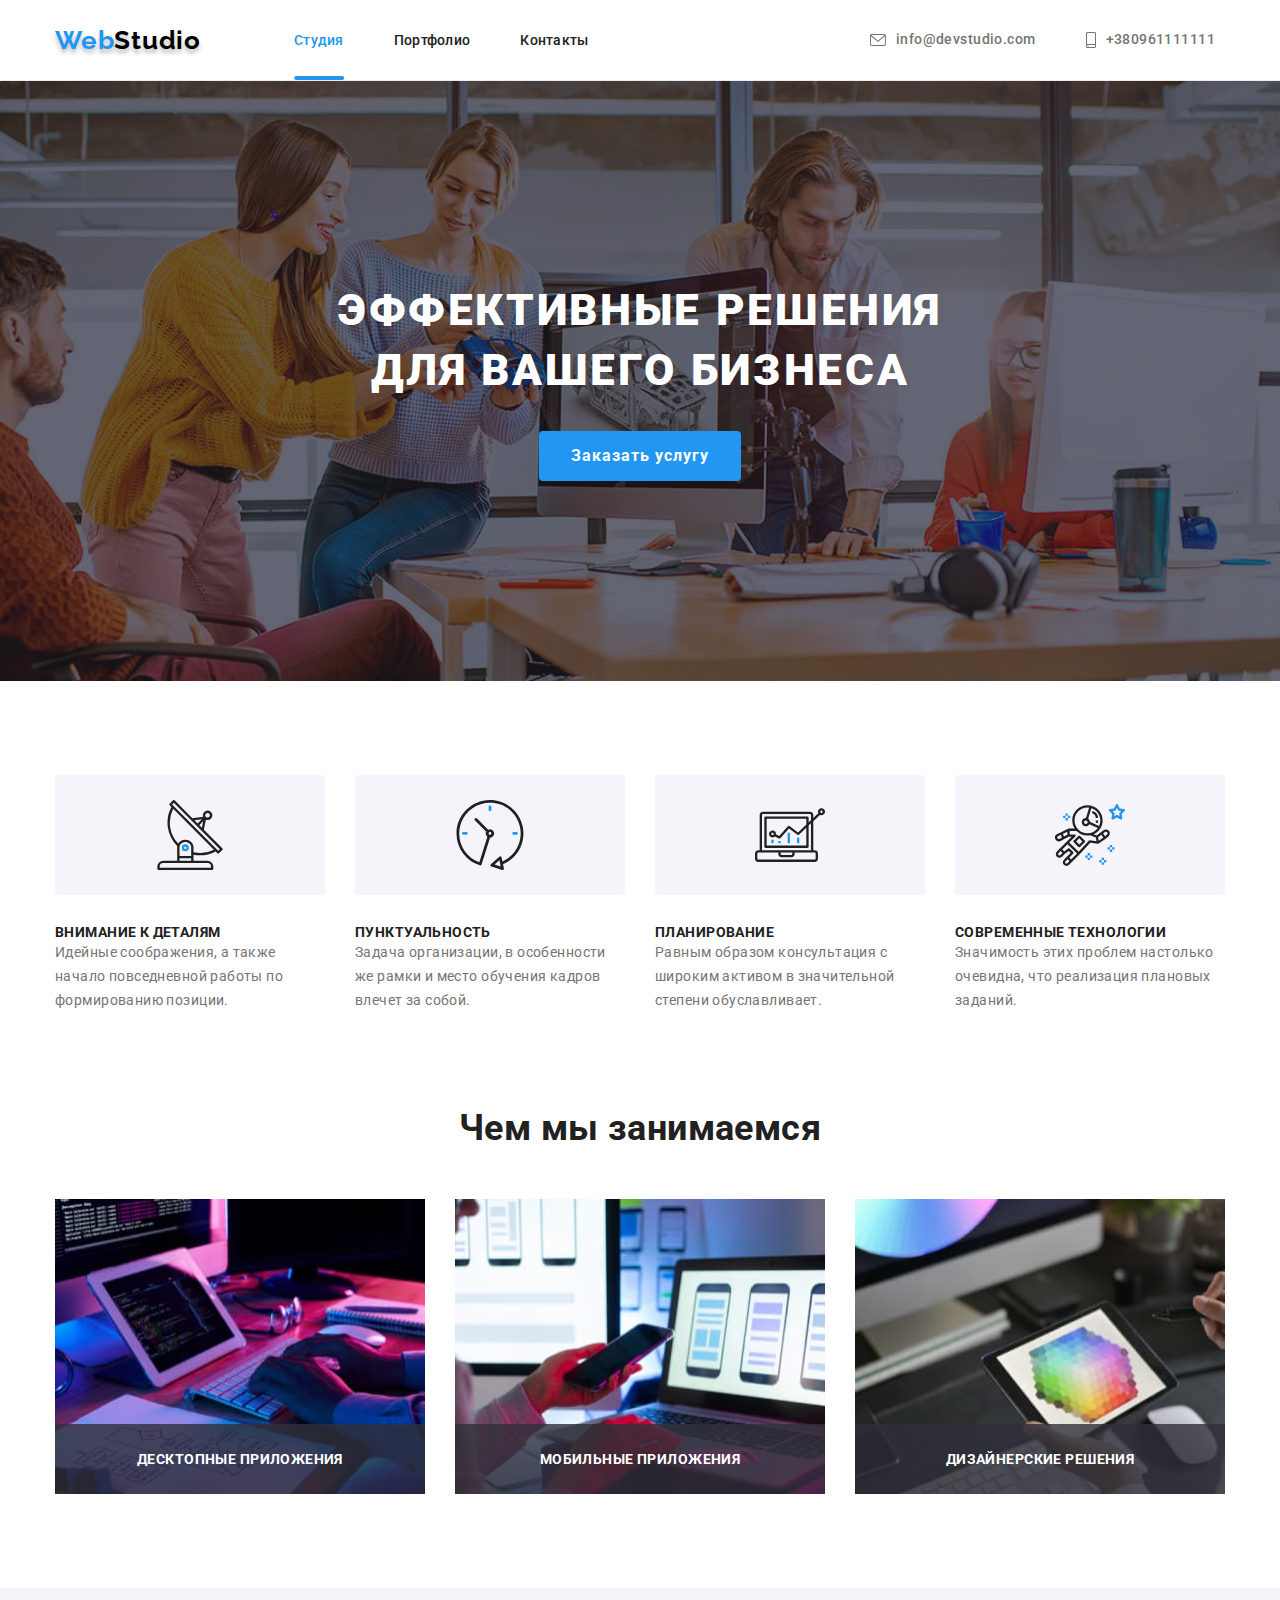
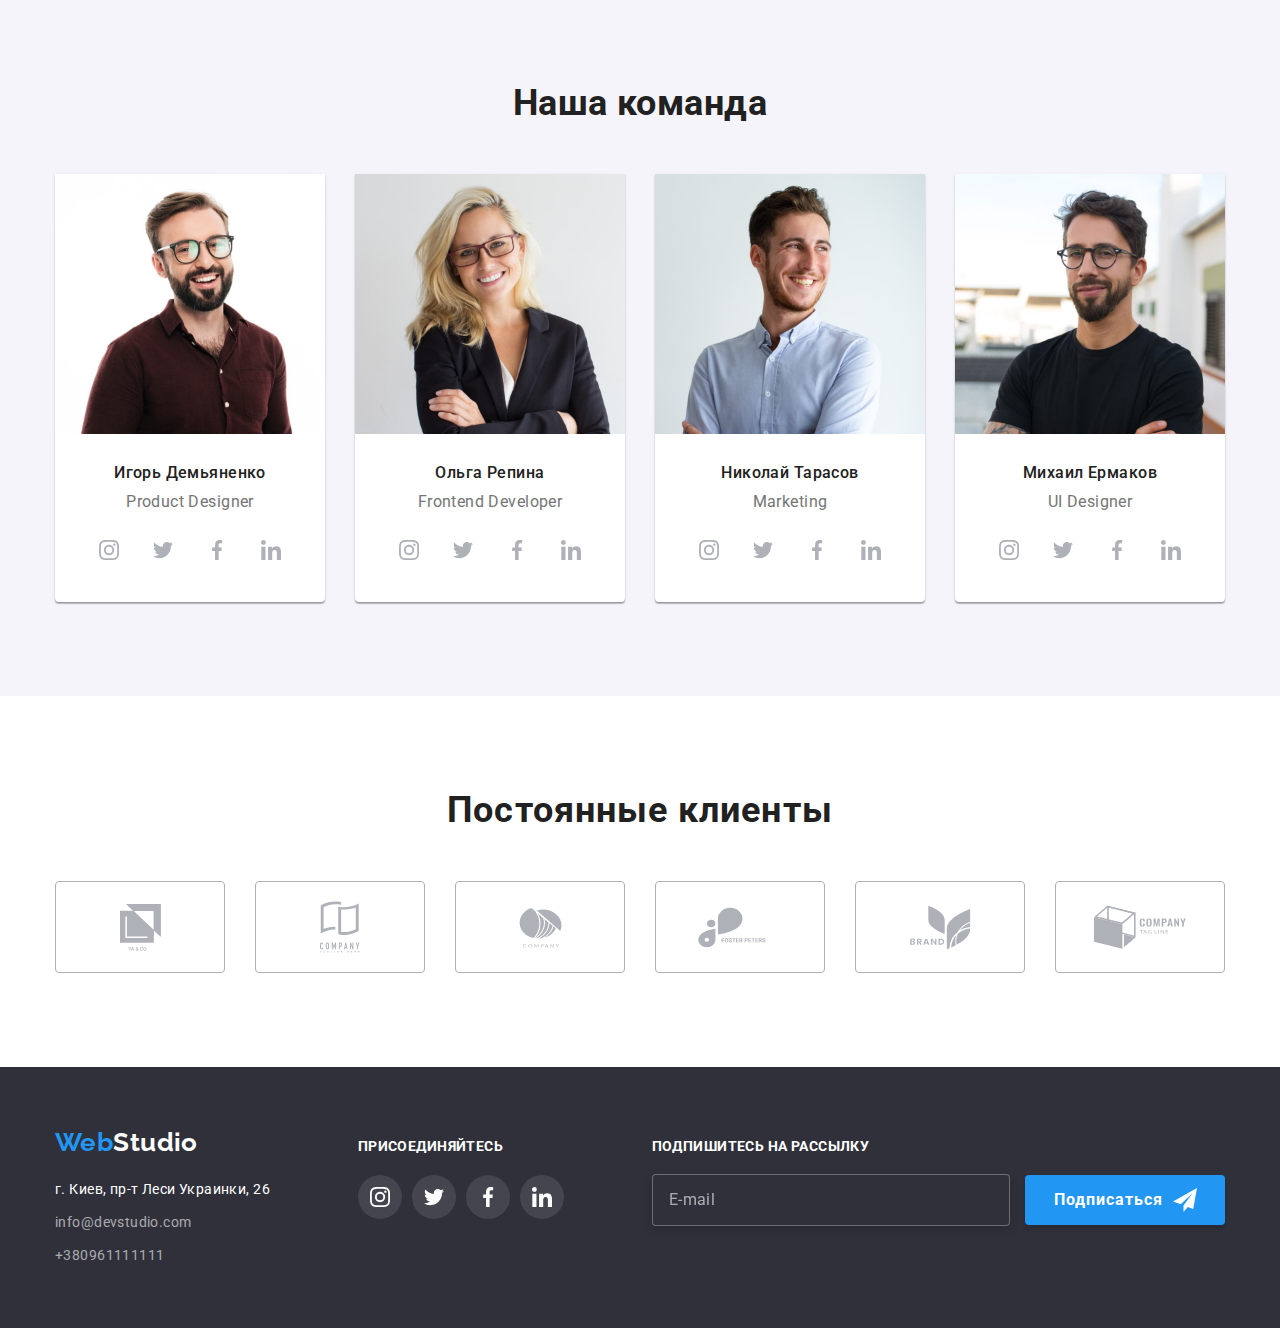
==== commit 676b5072: "fix some problem" ====
--- a/index.html
+++ b/index.html
@@ -425,7 +425,7 @@
             placeholder="E-mail"
             required
           />
-          <button type="button" class="footer-form-btn">
+          <button type="submit" class="footer-form-btn">
             <svg class="footer-form-icon" width="24" height="24">
               <use href="./images/sprite.svg.svg#icon-send"></use></svg
             >Подписаться
@@ -485,7 +485,7 @@
               </svg>
             </span>
           </label>
-          <label class="modal-form-field">
+          <label class="modal-form-field-message">
             <span class="modal-form-input-desc">Комментарий</span>
             <textarea
               class="modal-form-message"
--- a/css/styles.css
+++ b/css/styles.css
@@ -580,6 +580,7 @@
 .footer-nav {
   display: flex;
   align-items: baseline;
+  justify-content: space-between;
 }
 
 .footer {
@@ -633,9 +634,9 @@
   color: var(--accent-page-color);
 }
 
-.media-footer {
+/* .media-footer {
   margin-left: 70px;
-}
+} */
 .join-list {
   display: flex;
   align-items: center;
@@ -672,9 +673,6 @@
 
 /*====== footer-form ======*/
 
-.email-form-footer {
-  margin-left: 93px;
-}
 .social-form-text {
   margin-bottom: 20px;
 
@@ -846,6 +844,7 @@
 }
 
 .modal-form-field {
+  display: block;
   margin-bottom: 10px;
 }
 
@@ -897,6 +896,10 @@
   transition: fill var(--trans-accent);
 }
 
+.modal-form-field-message {
+  margin-bottom: 20px;
+}
+
 .modal-form-message {
   resize: none;
   width: 100%;
@@ -921,19 +924,22 @@
 
 .modal-form-check-desc {
   display: flex;
+  justify-content: center;
   margin-bottom: 30px;
   align-items: center;
-
-  line-height: 1;
+  line-height: 1.4;
+
   letter-spacing: 0.03em;
+
+  color: #757575;
   color: var(--secondary-page-color);
   transition: background-image 2s linear;
 }
 
 .modal-form-check:checked + .modal-form-check-desc::before {
   background-color: var(--accent-page-color);
-  /* border: transparent; */
-  background-image: url(/images/check-mark.svg);
+  border: transparent;
+  background-image: url(../images/check-mark.svg);
   background-position: center;
   background-repeat: no-repeat;
 }
@@ -952,7 +958,7 @@
   margin-right: 7px;
   cursor: pointer;
 
-  border: solid 1px var(--primary-page-color);
+  border: solid 2px var(--primary-page-color);
   border-radius: 2px;
   transition: background-color var(--trans-accent);
 }
